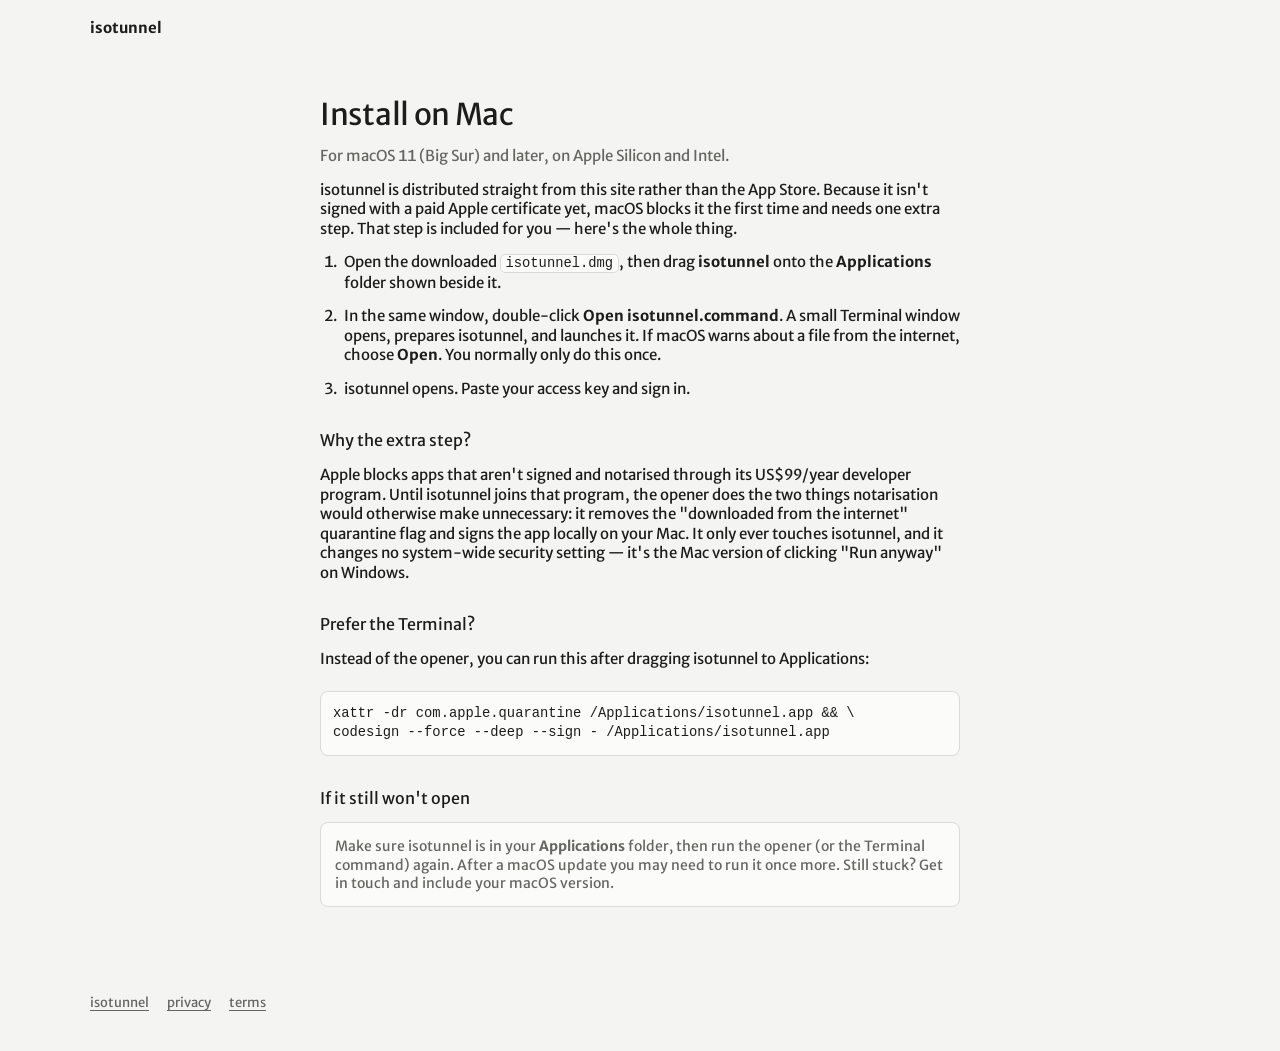
==== mac.html @ a9d5f00b "isotunnel site" ====
<!doctype html>
<html lang="en-AU" data-links="plain">
<head>
<meta charset="utf-8">
<meta name="viewport" content="width=device-width, initial-scale=1">
<title>Install on Mac · isotunnel</title>
<meta name="description" content="How to install isotunnel on macOS.">
<link rel="preload" href="fonts/merriweather-sans-latin-400-normal.woff2" as="font" type="font/woff2" crossorigin>
<link rel="icon" href="favicon.svg" type="image/svg+xml">
<link rel="stylesheet" href="styles.css">
<script>
  try {
    var t = localStorage.getItem("isotunnel-site-theme");
    if (t === "light" || t === "dark") document.documentElement.setAttribute("data-theme", t);
  } catch (e) {}
</script>
<style>
  .doc ol { margin: 0; padding-left: 1.3em; display: grid; gap: 14px; }
  .doc ol li { padding-left: 4px; }
  .doc code { font-size: 0.92em; background: var(--surface); border: 1px solid var(--border); border-radius: 5px; padding: 1px 5px; overflow-wrap: anywhere; }
  .doc pre { margin: 8px 0 0; padding: 12px; background: var(--surface); border: 1px solid var(--border); border-radius: var(--radius); overflow-x: auto; }
  .doc pre code { background: none; border: 0; padding: 0; }
  .note-box { padding: 14px; background: var(--surface); border: 1px solid var(--border); border-radius: var(--radius); color: var(--dim); font-size: 14px; }
</style>
</head>
<body>
<header class="top"><div class="wrap top-inner"><a class="brand" href="./">isotunnel</a></div></header>

<main class="wrap doc">
  <h1>Install on Mac</h1>
  <p class="dim">For macOS 11 (Big Sur) and later, on Apple Silicon and Intel.</p>

  <p>isotunnel is distributed straight from this site rather than the App Store. Because it isn't
  signed with a paid Apple certificate yet, macOS blocks it the first time and needs one extra
  step. That step is included for you — here's the whole thing.</p>

  <ol>
    <li>Open the downloaded <code>isotunnel.dmg</code>, then drag <b>isotunnel</b> onto the
      <b>Applications</b> folder shown beside it.</li>
    <li>In the same window, double-click <b>Open isotunnel.command</b>. A small Terminal window
      opens, prepares isotunnel, and launches it. If macOS warns about a file from the internet,
      choose <b>Open</b>. You normally only do this once.</li>
    <li>isotunnel opens. Paste your access key and sign in.</li>
  </ol>

  <h2>Why the extra step?</h2>
  <p>Apple blocks apps that aren't signed and notarised through its US$99/year developer program.
  Until isotunnel joins that program, the opener does the two things notarisation would otherwise
  make unnecessary: it removes the "downloaded from the internet" quarantine flag and signs the
  app locally on your Mac. It only ever touches isotunnel, and it changes no system-wide security
  setting — it's the Mac version of clicking "Run anyway" on Windows.</p>

  <h2>Prefer the Terminal?</h2>
  <p>Instead of the opener, you can run this after dragging isotunnel to Applications:</p>
  <pre><code>xattr -dr com.apple.quarantine /Applications/isotunnel.app &amp;&amp; \
codesign --force --deep --sign - /Applications/isotunnel.app</code></pre>

  <h2>If it still won't open</h2>
  <p class="note-box">Make sure isotunnel is in your <b>Applications</b> folder, then run the
  opener (or the Terminal command) again. After a macOS update you may need to run it once more.
  Still stuck? Get in touch and include your macOS version.</p>
</main>

<footer class="wrap bottom">
  <a href="./">isotunnel</a>
  <a href="privacy.html">privacy</a>
  <a href="terms.html">terms</a>
</footer>
</body>
</html>
---- styles.css ----
/* isotunnel website. Design rules (see design/site-studio.html to tune them):
   - Reads like a useful page made by a person, in the hscpapers spirit: plain text first,
     a frame only around the two things that are objects (the app screenshot, the "get it" box).
   - No slogan hero, no numbered step cards, no stock section order, no mono labels.
   - Same tokens as the app: Merriweather Sans everywhere, tabular figures, Graphite palette.
   - Theme follows the system unless the visitor picks one.
   Layout: a text column with the app screenshot beside it (sticky), stacking on phones.
   Switches on <html>: data-shot, data-frame, data-links, data-rules, data-changelog. */
@font-face { font-family: "Merriweather Sans"; font-weight: 400; font-display: swap; src: url(fonts/merriweather-sans-latin-400-normal.woff2) format("woff2"); }
@font-face { font-family: "Merriweather Sans"; font-weight: 700; font-display: swap; src: url(fonts/merriweather-sans-latin-700-normal.woff2) format("woff2"); }

:root {
  --bg: #f4f4f3; --surface: #fbfbfa; --hover: #ebebe9; --border: #dadad6;
  --text: #1c1c1a; --dim: #666660; --accent: #1c1c1a; --on-accent: #ffffff; --link: #1c1c1a; --bad: #b33a2c;

  --font: "Merriweather Sans", system-ui, sans-serif;
  --fs: 15px;
  --lh: 1.3;
  --h1: 52px;
  --h2: 16px;
  --hw: 400;
  --measure: 74ch;
  --wrap: 1140px;
  --gap: 22px;      /* between sections */
  --radius: 8px;
  --shot-w: 360px;
  color-scheme: light;
}
@media (prefers-color-scheme: dark) {
  :root:not([data-theme="light"]) {
    --bg: #121212; --surface: #1a1a1a; --hover: #232323; --border: #2e2e2e;
    --text: #ececec; --dim: #9c9c9c; --accent: #ececec; --on-accent: #111111; --link: #ececec; --bad: #ef6a5a;
    color-scheme: dark;
  }
}
:root[data-theme="dark"] {
  --bg: #121212; --surface: #1a1a1a; --hover: #232323; --border: #2e2e2e;
  --text: #ececec; --dim: #9c9c9c; --accent: #ececec; --on-accent: #111111; --link: #ececec; --bad: #ef6a5a;
  color-scheme: dark;
}

* { box-sizing: border-box; }
[hidden] { display: none !important; } /* our display rules must never un-hide an element */
body {
  margin: 0; background: var(--bg); color: var(--text);
  font: 400 var(--fs) / var(--lh) var(--font); font-variant-numeric: tabular-nums;
  -webkit-font-smoothing: antialiased;
}
:focus-visible { outline: 2px solid var(--text); outline-offset: 2px; border-radius: 3px; }
.wrap { max-width: var(--wrap); margin: 0 auto; padding-inline: 20px; }
h1, h2, h3, p, dl, dd, ul { margin: 0; }
h1 { font-size: var(--h1); line-height: 1.2; font-weight: var(--hw); letter-spacing: -0.01em; }
h2 { font-size: var(--h2); line-height: 1.3; font-weight: var(--hw); }
h3 { font-size: 1em; font-weight: var(--hw); }
.dim { color: var(--dim); }

a { color: var(--link); text-underline-offset: 3px; text-decoration-thickness: 1px; }
:root[data-links="plain"] main a:not(.btn) { text-decoration: none; border-bottom: 1px solid var(--border); }
:root[data-links="plain"] main a:not(.btn):hover { border-color: currentColor; }

/* single-line UI text sits high in this font: trim to cap height, as in the app */
.btn, .top a, .top .brand { text-box: trim-both cap alphabetic; }

/* ── header: as plain as hscpapers' ── */
.top-inner { display: flex; align-items: center; gap: 20px; height: 56px; }
.brand { font-weight: 700; text-decoration: none; color: var(--text); }
.top nav { display: flex; gap: 18px; margin-left: auto; font-size: 14px; }
.top nav a { color: var(--dim); text-decoration: none; }
.top nav a:hover { color: var(--text); }
.theme {
  width: 30px; height: 30px; border: 0; border-radius: 6px; background: none; color: var(--dim);
  display: grid; place-items: center; cursor: pointer;
}
.theme:hover { color: var(--text); background: var(--hover); }
.theme svg { width: 15px; height: 15px; }
:root[data-rules="on"] .top { border-bottom: 1px solid var(--border); }
@media (max-width: 520px) {
  .top-inner { gap: 12px; }
  .top nav { gap: 14px; }
  .top nav a:not(:first-child) { display: none; }
}

/* ── page grid: text column + screenshot ── */
.page { display: grid; grid-template-columns: minmax(0, 1fr) var(--shot-w); gap: 56px; padding-block: 40px 64px; align-items: start; }
.text { display: grid; gap: var(--gap); min-width: 0; }
.text > section { display: grid; gap: 12px; max-width: var(--measure); }
:root[data-rules="on"] .text > section + section { border-top: 1px solid var(--border); padding-top: var(--gap); }
.text p { max-width: var(--measure); }

.shot { position: sticky; top: 24px; margin: 0; display: grid; gap: 10px; }
.shot img { display: block; width: 100%; height: auto; }
.shot figcaption { font-size: 13px; color: var(--dim); }
.shot .light-img { display: none; }
.shot .dark-img { display: block; }
@media (prefers-color-scheme: light) { :root:not([data-theme="dark"]) .shot .light-img { display: block; } :root:not([data-theme="dark"]) .shot .dark-img { display: none; } }
:root[data-theme="light"] .shot .light-img { display: block; }
:root[data-theme="light"] .shot .dark-img { display: none; }

:root[data-frame="border"] .shot .frame { border: 1px solid var(--border); border-radius: 10px; overflow: hidden; }
:root[data-frame="shadow"] .shot .frame { border: 1px solid var(--border); border-radius: 10px; overflow: hidden; box-shadow: 0 22px 50px -28px rgba(0, 0, 0, 0.5); }

:root[data-shot="top"] .page { grid-template-columns: minmax(0, 1fr); }
:root[data-shot="top"] .shot { position: static; order: -1; width: min(100%, var(--shot-w)); }
:root[data-shot="none"] .page { grid-template-columns: minmax(0, 1fr); }
:root[data-shot="none"] .shot { display: none; }

@media (max-width: 820px) {
  .page { grid-template-columns: minmax(0, 1fr); gap: 32px; padding-block: 24px 48px; }
  .shot { position: static; width: min(100%, var(--shot-w)); grid-row: 2; }
  .text { display: contents; }
  .intro { grid-row: 1; }
  .text > section:not(.intro) { grid-row: auto; }
  .page > .text > section { margin-bottom: 0; }
}

/* ── intro ── */
.intro { gap: 14px; }
.intro .lede { font-size: 1.06em; }

/* ── the one boxed thing: getting it ── */
.get {
  padding: 18px; background: var(--surface); border: 1px solid var(--border); border-radius: var(--radius);
  display: grid; gap: 12px; max-width: 460px;
}
.get .price { font-weight: 700; }
.btn {
  /* A block, not flex: text-box trimming only works on block containers. Capitals-only text
     with equal padding sits optically centred in a 36px button. */
  display: inline-block; vertical-align: middle; text-align: center; justify-self: start;
  padding: calc((36px - 1cap - 2px) / 2) 16px; border-radius: var(--radius);
  border: 1px solid var(--accent); background: var(--accent); color: var(--on-accent);
  font: 700 14px var(--font); text-decoration: none; cursor: pointer;
}
.btn:hover { opacity: 0.88; }
.btn[aria-disabled="true"] { opacity: 0.45; pointer-events: none; }
.note { font-size: 14px; color: var(--dim); }
.row-btns { display: flex; flex-wrap: wrap; gap: 8px; }
.btn.quiet { background: transparent; color: var(--text); border-color: var(--border); }
.btn:disabled { opacity: 0.6; cursor: default; }
.form-error { font-size: 14px; color: var(--bad); }
.input {
  width: 100%; height: 36px; padding: 0 10px; border: 1px solid var(--border); border-radius: var(--radius);
  background: var(--bg); color: var(--text); font: inherit; font-size: 14px;
}
.input:focus { outline: none; border-color: var(--dim); }
.download { display: grid; gap: 8px; }
.renew summary { cursor: pointer; font-size: 14px; color: var(--dim); }
.renew summary:hover { color: var(--text); }
.renew-form { display: grid; gap: 8px; margin-top: 10px; }

/* ── order page ── */
.order { max-width: 560px; padding-block: 40px 64px; display: grid; gap: 16px; }
.order-title { font-size: 28px; }
#view { display: grid; gap: 14px; justify-items: start; }
.keybox {
  width: 100%; display: flex; gap: 10px; align-items: center; padding: 12px;
  background: var(--surface); border: 1px solid var(--border); border-radius: var(--radius);
}
.key { flex: 1; min-width: 0; overflow-wrap: anywhere; font: inherit; font-size: 13px; user-select: all; }
@media (max-width: 480px) { .keybox { flex-direction: column; align-items: stretch; } }

/* ── what the network sees ── */
.sees { display: grid; grid-template-columns: minmax(0, 1fr) minmax(0, 1fr); gap: 20px; }
.sees > div { display: grid; gap: 4px; align-content: start; }
@media (max-width: 560px) { .sees { grid-template-columns: minmax(0, 1fr); gap: 14px; } }

/* ── details list ── */
.details { display: grid; grid-template-columns: max-content minmax(0, 1fr); gap: 8px 24px; }
.details dt { color: var(--dim); }
@media (max-width: 480px) { .details { grid-template-columns: minmax(0, 1fr); gap: 2px; } .details dd { margin-bottom: 8px; } }

/* ── questions ── */
.qa { display: grid; gap: 18px; }
.qa > div { display: grid; gap: 4px; }
.qa p { color: var(--dim); }

/* ── changelog ── */
.log { display: grid; gap: 16px; list-style: none; padding: 0; }
.log li { display: grid; grid-template-columns: 7.5em minmax(0, 1fr); gap: 16px; }
.log time { color: var(--dim); }
.log ul { padding-left: 1.1em; display: grid; gap: 4px; }
@media (max-width: 480px) { .log li { grid-template-columns: minmax(0, 1fr); gap: 4px; } }
:root[data-changelog="off"] #changelog, :root[data-changelog="off"] .nav-changelog { display: none; }

.bottom { padding-block: 24px 40px; font-size: 13px; color: var(--dim); display: flex; flex-wrap: wrap; gap: 6px 18px; }
:root[data-rules="on"] .bottom { border-top: 1px solid var(--border); }
.bottom a { color: var(--dim); }

/* ── legal pages: one readable column ── */
.doc { max-width: 680px; padding-block: 40px 64px; display: grid; gap: 14px; }
.doc h1 { font-size: 30px; }
.doc h2 { margin-top: 18px; }
.doc ul { margin: 0; padding-left: 1.2em; display: grid; gap: 6px; }
.doc .facts { display: grid; gap: 10px; margin: 0; }
.doc .facts dt { font-weight: var(--hw); }
.doc .facts dd { margin: 0 0 4px; color: var(--dim); }
/* Placeholders the owner must fill in before launch: deliberately loud. */
mark.todo { background: #ffd54a; color: #1c1c1a; padding: 0 3px; border-radius: 3px; }
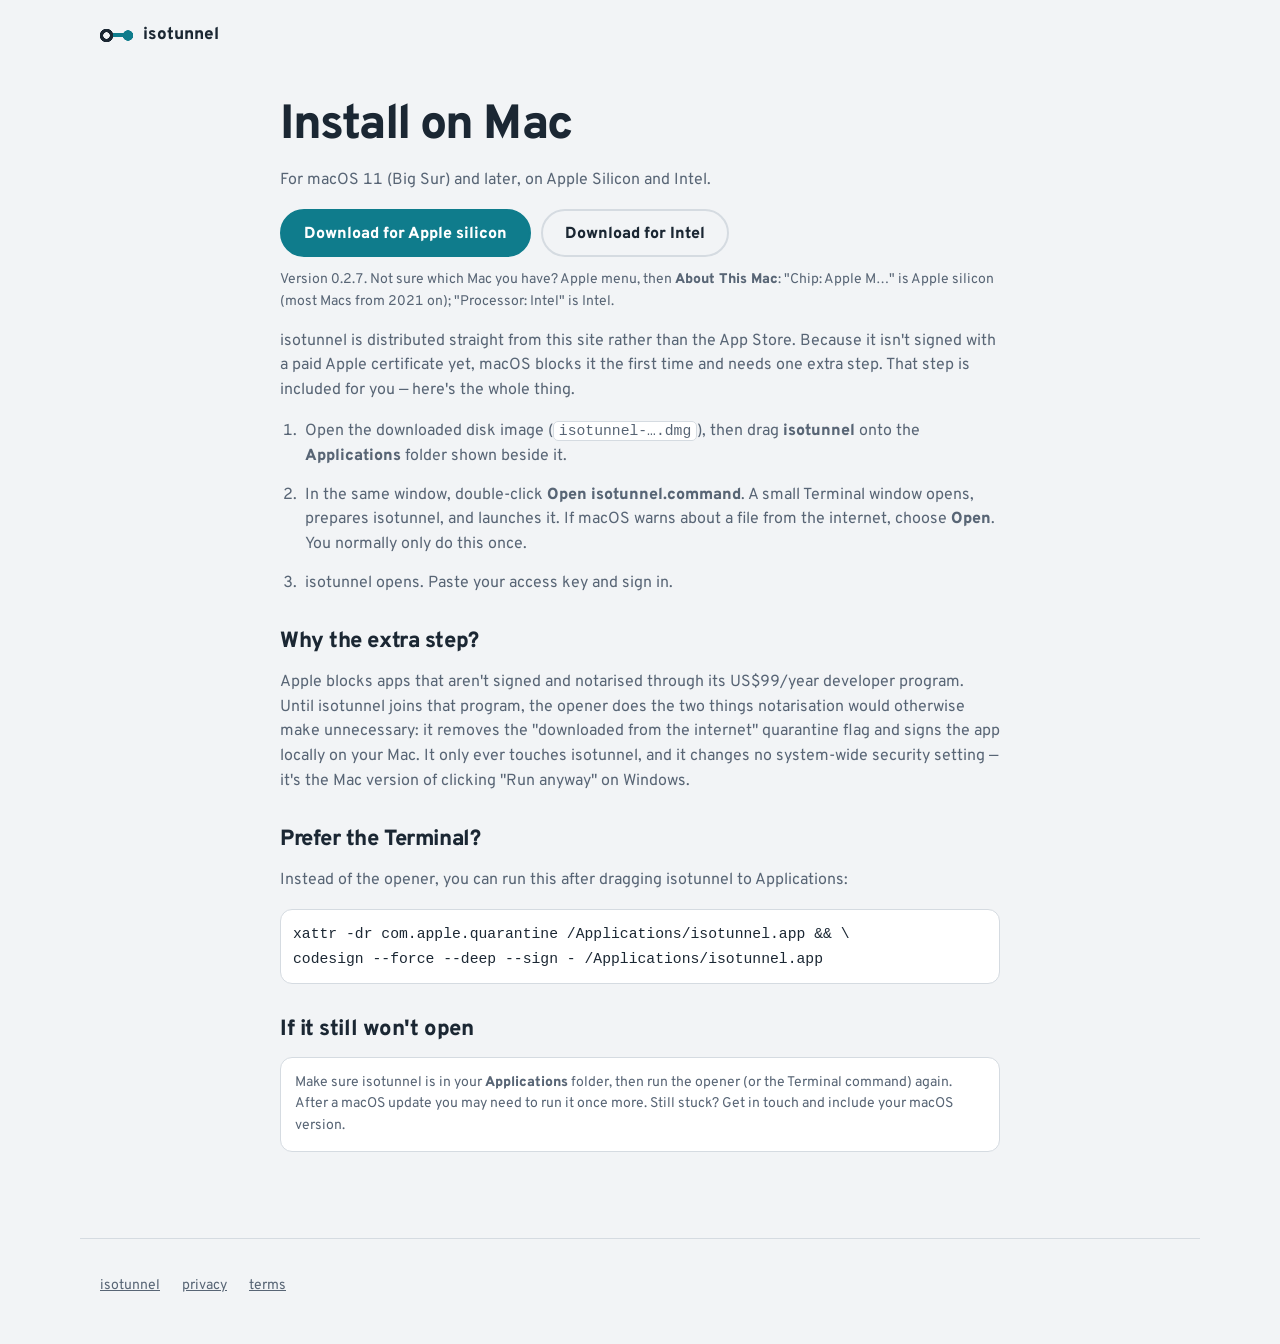
==== commit bf23796c: "Site: Mac downloads on the Mac page (Apple silicon and Intel disk images) Co-Authored-By: Claude Opu" ====
--- a/mac.html
+++ b/mac.html
@@ -15,6 +15,7 @@
   } catch (e) {}
 </script>
 <style>
+  #mac-download + .note { margin-top: 12px; }
   .doc ol { margin: 0; padding-left: 1.3em; display: grid; gap: 14px; }
   .doc ol li { padding-left: 4px; }
   .doc code { font-size: 0.92em; background: var(--surface); border: 1px solid var(--border); border-radius: 5px; padding: 1px 5px; overflow-wrap: anywhere; }
@@ -30,12 +31,19 @@
   <h1>Install on Mac</h1>
   <p class="dim">For macOS 11 (Big Sur) and later, on Apple Silicon and Intel.</p>
 
+  <div class="row-btns" id="mac-download">
+    <a class="btn go" href="updates/0.2.7/isotunnel-0.2.7-apple-silicon.dmg" download>Download for Apple silicon</a>
+    <a class="btn quiet" href="updates/0.2.7/isotunnel-0.2.7-intel.dmg" download>Download for Intel</a>
+  </div>
+  <p class="note">Version 0.2.7. Not sure which Mac you have? Apple menu, then <b>About This Mac</b>: "Chip: Apple M…" is
+  Apple silicon (most Macs from 2021 on); "Processor: Intel" is Intel.</p>
+
   <p>isotunnel is distributed straight from this site rather than the App Store. Because it isn't
   signed with a paid Apple certificate yet, macOS blocks it the first time and needs one extra
   step. That step is included for you — here's the whole thing.</p>
 
   <ol>
-    <li>Open the downloaded <code>isotunnel.dmg</code>, then drag <b>isotunnel</b> onto the
+    <li>Open the downloaded disk image (<code>isotunnel-….dmg</code>), then drag <b>isotunnel</b> onto the
       <b>Applications</b> folder shown beside it.</li>
     <li>In the same window, double-click <b>Open isotunnel.command</b>. A small Terminal window
       opens, prepares isotunnel, and launches it. If macOS warns about a file from the internet,
--- a/styles.css
+++ b/styles.css
@@ -1,198 +1,225 @@
-/* isotunnel website. Design rules (see design/site-studio.html to tune them):
-   - Reads like a useful page made by a person, in the hscpapers spirit: plain text first,
-     a frame only around the two things that are objects (the app screenshot, the "get it" box).
-   - No slogan hero, no numbered step cards, no stock section order, no mono labels.
-   - Same tokens as the app: Merriweather Sans everywhere, tabular figures, Graphite palette.
-   - Theme follows the system unless the visitor picks one.
-   Layout: a text column with the app screenshot beside it (sticky), stacking on phones.
-   Switches on <html>: data-shot, data-frame, data-links, data-rules, data-changelog. */
-@font-face { font-family: "Merriweather Sans"; font-weight: 400; font-display: swap; src: url(fonts/merriweather-sans-latin-400-normal.woff2) format("woff2"); }
-@font-face { font-family: "Merriweather Sans"; font-weight: 700; font-display: swap; src: url(fonts/merriweather-sans-latin-700-normal.woff2) format("woff2"); }
+/* isotunnel website: "the route". The page is one line, the same line the app draws: every section is a stop on
+   it, and the line changes colour between stops the way the app's line changes with the way in.
+   - Same system as the app (src/styles.css): Overpass, the line colours, stations with a ring, a filled end.
+   - Plain section names (the stops), real copy, no gradients, no stock icons.
+   - Dark by default where the system is dark; the visitor can switch (the moon/sun button).
+   Shared with order.html, mac.html, privacy.html and terms.html: .top .wrap .brand .doc .bottom .btn .note .dim .key
+   .keybox .input .form-error .note-box .facts. */
+
+@font-face { font-family: Overpass; font-weight: 400; font-display: swap; src: url(fonts/overpass-latin-400-normal.woff2) format("woff2"); unicode-range: U+0000-00FF, U+0131, U+0152-0153, U+02BB-02BC, U+02C6, U+02DA, U+02DC, U+0304, U+0308, U+0329, U+2000-206F, U+20AC, U+2122, U+2191, U+2193, U+2212, U+2215, U+FEFF, U+FFFD; }
+@font-face { font-family: Overpass; font-weight: 600; font-display: swap; src: url(fonts/overpass-latin-600-normal.woff2) format("woff2"); unicode-range: U+0000-00FF, U+0131, U+0152-0153, U+02BB-02BC, U+02C6, U+02DA, U+02DC, U+0304, U+0308, U+0329, U+2000-206F, U+20AC, U+2122, U+2191, U+2193, U+2212, U+2215, U+FEFF, U+FFFD; }
+@font-face { font-family: Overpass; font-weight: 800; font-display: swap; src: url(fonts/overpass-latin-800-normal.woff2) format("woff2"); unicode-range: U+0000-00FF, U+0131, U+0152-0153, U+02BB-02BC, U+02C6, U+02DA, U+02DC, U+0304, U+0308, U+0329, U+2000-206F, U+20AC, U+2122, U+2191, U+2193, U+2212, U+2215, U+FEFF, U+FFFD; }
+@font-face { font-family: Overpass; font-weight: 400; font-display: swap; src: url(fonts/overpass-cyrillic-400-normal.woff2) format("woff2"); unicode-range: U+0301, U+0400-045F, U+0490-0491, U+04B0-04B1, U+2116; }
+@font-face { font-family: Overpass; font-weight: 600; font-display: swap; src: url(fonts/overpass-cyrillic-600-normal.woff2) format("woff2"); unicode-range: U+0301, U+0400-045F, U+0490-0491, U+04B0-04B1, U+2116; }
+@font-face { font-family: Overpass; font-weight: 800; font-display: swap; src: url(fonts/overpass-cyrillic-800-normal.woff2) format("woff2"); unicode-range: U+0301, U+0400-045F, U+0490-0491, U+04B0-04B1, U+2116; }
 
 :root {
-  --bg: #f4f4f3; --surface: #fbfbfa; --hover: #ebebe9; --border: #dadad6;
-  --text: #1c1c1a; --dim: #666660; --accent: #1c1c1a; --on-accent: #ffffff; --link: #1c1c1a; --bad: #b33a2c;
-
-  --font: "Merriweather Sans", system-ui, sans-serif;
-  --fs: 15px;
-  --lh: 1.3;
-  --h1: 52px;
-  --h2: 16px;
-  --hw: 400;
-  --measure: 74ch;
-  --wrap: 1140px;
-  --gap: 22px;      /* between sections */
-  --radius: 8px;
-  --shot-w: 360px;
+  --bg: #F2F4F6; --surface: #FFFFFF; --rule: #D5DBE1; --text: #1B2733; --dim: #586575; --station: #F2F4F6;
+  --link: #0B6672; --bad: #B42318;
+  --line-443: #0F7C8C; --line-8443: #D9A21B; --line-cdn: #E8731A; --line-hy: #C2255C; --line-auto: #6A4FD0;
+  --on-line: #FFFFFF;
+  --border: var(--rule); --radius: 12px;
+  --font: Overpass, "Segoe UI", system-ui, sans-serif;
+  --wrap: 1120px;
+  --gutter: max(20px, env(safe-area-inset-left, 0px));
+  --rail-w: 30px; --rail: 10px; --ring: 6px; --cap-h: 54px; --mark-top: 6px;
+  --ease: cubic-bezier(0.2, 0.8, 0.2, 1);
   color-scheme: light;
 }
 @media (prefers-color-scheme: dark) {
   :root:not([data-theme="light"]) {
-    --bg: #121212; --surface: #1a1a1a; --hover: #232323; --border: #2e2e2e;
-    --text: #ececec; --dim: #9c9c9c; --accent: #ececec; --on-accent: #111111; --link: #ececec; --bad: #ef6a5a;
+    --bg: #151B21; --surface: #1E262F; --rule: #36424F; --text: #E8ECF0; --dim: #9AA6B2; --station: #151B21;
+    --link: #3FBFCE; --bad: #FF8A7A;
+    --line-443: #1FA0B0; --line-8443: #E0B23A; --line-cdn: #F08A3C; --line-hy: #F06595; --line-auto: #9C86F2;
+    --on-line: #0E1418;
     color-scheme: dark;
   }
 }
 :root[data-theme="dark"] {
-  --bg: #121212; --surface: #1a1a1a; --hover: #232323; --border: #2e2e2e;
-  --text: #ececec; --dim: #9c9c9c; --accent: #ececec; --on-accent: #111111; --link: #ececec; --bad: #ef6a5a;
+  --bg: #151B21; --surface: #1E262F; --rule: #36424F; --text: #E8ECF0; --dim: #9AA6B2; --station: #151B21;
+  --link: #3FBFCE; --bad: #FF8A7A;
+  --line-443: #1FA0B0; --line-8443: #E0B23A; --line-cdn: #F08A3C; --line-hy: #F06595; --line-auto: #9C86F2;
+  --on-line: #0E1418;
   color-scheme: dark;
 }
 
 * { box-sizing: border-box; }
-[hidden] { display: none !important; } /* our display rules must never un-hide an element */
+html { -webkit-text-size-adjust: 100%; }
 body {
   margin: 0; background: var(--bg); color: var(--text);
-  font: 400 var(--fs) / var(--lh) var(--font); font-variant-numeric: tabular-nums;
-  -webkit-font-smoothing: antialiased;
-}
-:focus-visible { outline: 2px solid var(--text); outline-offset: 2px; border-radius: 3px; }
-.wrap { max-width: var(--wrap); margin: 0 auto; padding-inline: 20px; }
-h1, h2, h3, p, dl, dd, ul { margin: 0; }
-h1 { font-size: var(--h1); line-height: 1.2; font-weight: var(--hw); letter-spacing: -0.01em; }
-h2 { font-size: var(--h2); line-height: 1.3; font-weight: var(--hw); }
-h3 { font-size: 1em; font-weight: var(--hw); }
+  font: 400 16px/1.55 var(--font); font-variant-numeric: tabular-nums; -webkit-font-smoothing: antialiased;
+}
+a { color: var(--link); }
+a:hover { color: var(--text); }
+:focus-visible { outline: 2px solid var(--line-443); outline-offset: 3px; border-radius: 4px; }
+img { max-width: 100%; height: auto; }
+[hidden] { display: none !important; }
 .dim { color: var(--dim); }
-
-a { color: var(--link); text-underline-offset: 3px; text-decoration-thickness: 1px; }
-:root[data-links="plain"] main a:not(.btn) { text-decoration: none; border-bottom: 1px solid var(--border); }
-:root[data-links="plain"] main a:not(.btn):hover { border-color: currentColor; }
-
-/* single-line UI text sits high in this font: trim to cap height, as in the app */
-.btn, .top a, .top .brand { text-box: trim-both cap alphabetic; }
-
-/* ── header: as plain as hscpapers' ── */
-.top-inner { display: flex; align-items: center; gap: 20px; height: 56px; }
-.brand { font-weight: 700; text-decoration: none; color: var(--text); }
-.top nav { display: flex; gap: 18px; margin-left: auto; font-size: 14px; }
+.note { margin: 0; font-size: 14px; color: var(--dim); }
+
+.wrap { max-width: var(--wrap); margin: 0 auto; padding-left: var(--gutter); padding-right: max(20px, env(safe-area-inset-right, 0px)); }
+
+/* ── the header: the app's title-bar mark, the stops, the theme switch ── */
+.top-inner { display: flex; flex-wrap: wrap; align-items: center; gap: 12px 26px; padding-block: 22px; }
+.brand { display: inline-flex; align-items: center; color: var(--text); text-decoration: none; font-weight: 800; font-size: 17px; }
+.brand::before {
+  /* ring, rail, filled stop: the mark from the app's title bar */
+  content: ""; width: 34px; height: 13px; margin-right: 9px; flex: none;
+  background:
+    radial-gradient(circle at 6.5px 6.5px, transparent 3px, var(--text) 3.5px, var(--text) 6.5px, transparent 7px),
+    linear-gradient(var(--line-443), var(--line-443)) 12px 4.5px / 11px 4px no-repeat,
+    radial-gradient(circle at 28px 6.5px, var(--line-443) 5px, transparent 5.5px);
+}
+.top nav { margin-left: auto; display: flex; flex-wrap: wrap; align-items: center; gap: 4px 22px; font-size: 14px; font-weight: 600; }
 .top nav a { color: var(--dim); text-decoration: none; }
 .top nav a:hover { color: var(--text); }
 .theme {
-  width: 30px; height: 30px; border: 0; border-radius: 6px; background: none; color: var(--dim);
-  display: grid; place-items: center; cursor: pointer;
-}
-.theme:hover { color: var(--text); background: var(--hover); }
-.theme svg { width: 15px; height: 15px; }
-:root[data-rules="on"] .top { border-bottom: 1px solid var(--border); }
-@media (max-width: 520px) {
-  .top-inner { gap: 12px; }
-  .top nav { gap: 14px; }
-  .top nav a:not(:first-child) { display: none; }
-}
-
-/* ── page grid: text column + screenshot ── */
-.page { display: grid; grid-template-columns: minmax(0, 1fr) var(--shot-w); gap: 56px; padding-block: 40px 64px; align-items: start; }
-.text { display: grid; gap: var(--gap); min-width: 0; }
-.text > section { display: grid; gap: 12px; max-width: var(--measure); }
-:root[data-rules="on"] .text > section + section { border-top: 1px solid var(--border); padding-top: var(--gap); }
-.text p { max-width: var(--measure); }
-
-.shot { position: sticky; top: 24px; margin: 0; display: grid; gap: 10px; }
-.shot img { display: block; width: 100%; height: auto; }
-.shot figcaption { font-size: 13px; color: var(--dim); }
-.shot .light-img { display: none; }
-.shot .dark-img { display: block; }
-@media (prefers-color-scheme: light) { :root:not([data-theme="dark"]) .shot .light-img { display: block; } :root:not([data-theme="dark"]) .shot .dark-img { display: none; } }
-:root[data-theme="light"] .shot .light-img { display: block; }
-:root[data-theme="light"] .shot .dark-img { display: none; }
-
-:root[data-frame="border"] .shot .frame { border: 1px solid var(--border); border-radius: 10px; overflow: hidden; }
-:root[data-frame="shadow"] .shot .frame { border: 1px solid var(--border); border-radius: 10px; overflow: hidden; box-shadow: 0 22px 50px -28px rgba(0, 0, 0, 0.5); }
-
-:root[data-shot="top"] .page { grid-template-columns: minmax(0, 1fr); }
-:root[data-shot="top"] .shot { position: static; order: -1; width: min(100%, var(--shot-w)); }
-:root[data-shot="none"] .page { grid-template-columns: minmax(0, 1fr); }
-:root[data-shot="none"] .shot { display: none; }
-
-@media (max-width: 820px) {
-  .page { grid-template-columns: minmax(0, 1fr); gap: 32px; padding-block: 24px 48px; }
-  .shot { position: static; width: min(100%, var(--shot-w)); grid-row: 2; }
-  .text { display: contents; }
-  .intro { grid-row: 1; }
-  .text > section:not(.intro) { grid-row: auto; }
-  .page > .text > section { margin-bottom: 0; }
-}
-
-/* ── intro ── */
-.intro { gap: 14px; }
-.intro .lede { font-size: 1.06em; }
-
-/* ── the one boxed thing: getting it ── */
-.get {
-  padding: 18px; background: var(--surface); border: 1px solid var(--border); border-radius: var(--radius);
-  display: grid; gap: 12px; max-width: 460px;
-}
-.get .price { font-weight: 700; }
+  width: 36px; height: 36px; padding: 0; border-radius: 50%; border: 1px solid var(--rule); background: none; color: var(--dim);
+  display: inline-grid; place-items: center; cursor: pointer;
+}
+.theme:hover { color: var(--text); }
+
+/* ── the route: each section is a stop, its rail runs down to the next ── */
+.route { padding-top: 12px; padding-bottom: 72px; }
+.stop { display: grid; grid-template-columns: var(--rail-w) minmax(0, 1fr); column-gap: clamp(18px, 4vw, 48px); }
+.rail { display: flex; flex-direction: column; align-items: center; }
+.mark { flex: none; width: var(--rail-w); height: var(--rail-w); border-radius: 50%; border: var(--ring) solid var(--text); background: var(--station); margin-top: var(--mark-top); position: relative; z-index: 1; }
+.mark.capsule { height: var(--cap-h); border-radius: calc(var(--rail-w) / 2); }
+.mark.end { border: 0; background: var(--text); }
+/* The rail runs from the middle of its station to the middle of the next one, under both rings, so the
+   colours meet inside a station (as in the app) instead of stopping short of it. The next stretch is later
+   in the page, so it paints over this one's tail. */
+.seg {
+  flex: 1; width: var(--rail); border-radius: calc(var(--rail) / 2); background: var(--c, var(--line-443));
+  position: relative; z-index: 0;
+  margin-top: calc(var(--rail-w) / -2);
+  margin-bottom: calc(-1 * var(--mark-top) - var(--cap-h) / 2);
+  transform-origin: top;
+}
+.rail:has(.capsule) .seg { margin-top: calc(var(--cap-h) / -2); }
+.stop:has(+ .end-stop) .seg { margin-bottom: calc(var(--rail-w) / -2); }
+.stop:first-child .mark { margin-top: 18px; }
+.c-443 { --c: var(--line-443); } .c-cdn { --c: var(--line-cdn); } .c-hy { --c: var(--line-hy); } .c-auto { --c: var(--line-auto); } .c-8443 { --c: var(--line-8443); }
+.body { padding-bottom: 96px; min-width: 0; display: flex; flex-direction: column; gap: 24px; }
+.station { font-size: 14px; font-weight: 800; color: var(--dim); }
+
+h1, h2, h3 { margin: 0; font-weight: 800; letter-spacing: -0.02em; text-wrap: balance; }
+h1 { font-size: clamp(40px, 6.4vw, 84px); line-height: 1.0; letter-spacing: -0.03em; max-width: 13em; }
+h2 { font-size: clamp(28px, 3.4vw, 40px); line-height: 1.1; max-width: 18em; }
+h3 { font-size: 22px; line-height: 1.2; }
+.body p { margin: 0; max-width: 40em; }
+.lede { font-size: 19px; color: var(--dim); max-width: 36em; }
+
+/* ── buttons: the app's, round-ended ── */
 .btn {
-  /* A block, not flex: text-box trimming only works on block containers. Capitals-only text
-     with equal padding sits optically centred in a 36px button. */
-  display: inline-block; vertical-align: middle; text-align: center; justify-self: start;
-  padding: calc((36px - 1cap - 2px) / 2) 16px; border-radius: var(--radius);
-  border: 1px solid var(--accent); background: var(--accent); color: var(--on-accent);
-  font: 700 14px var(--font); text-decoration: none; cursor: pointer;
-}
-.btn:hover { opacity: 0.88; }
-.btn[aria-disabled="true"] { opacity: 0.45; pointer-events: none; }
-.note { font-size: 14px; color: var(--dim); }
-.row-btns { display: flex; flex-wrap: wrap; gap: 8px; }
-.btn.quiet { background: transparent; color: var(--text); border-color: var(--border); }
-.btn:disabled { opacity: 0.6; cursor: default; }
-.form-error { font-size: 14px; color: var(--bad); }
+  display: inline-flex; align-items: center; justify-content: center; min-height: 48px; padding: 13px 22px 11px;
+  border-radius: 999px; border: 2px solid var(--text); background: var(--text); color: var(--bg);
+  font: 800 16px/1 var(--font); text-decoration: none; cursor: pointer;
+  transition: transform 140ms var(--ease), opacity 140ms var(--ease);
+}
+.btn:hover { color: var(--bg); opacity: 0.9; }
+.btn:active:not(:disabled) { transform: scale(0.97); }
+.btn.go { background: var(--line-443); border-color: var(--line-443); color: var(--on-line); }
+.btn.go:hover { color: var(--on-line); }
+.btn.quiet { background: none; color: var(--text); border-color: var(--rule); }
+.btn.quiet:hover { color: var(--text); border-color: var(--dim); }
+.btn:disabled, .btn[aria-disabled="true"] { opacity: 0.5; cursor: default; }
+.row-btns { display: flex; flex-wrap: wrap; gap: 10px; align-items: center; }
+
+/* ── ways in: the app's way-in sheet, a swatch of each line beside its name ── */
+.ways { display: grid; grid-template-columns: repeat(auto-fill, minmax(320px, 1fr)); column-gap: 48px; margin: 0; padding: 0; list-style: none; border-top: 1px solid var(--rule); }
+.way { display: grid; grid-template-columns: 8px minmax(0, 1fr); grid-template-rows: auto auto; column-gap: 16px; padding: 14px 0; border-bottom: 1px solid var(--rule); }
+.way .sw { grid-row: span 2; }
+.way strong { font-weight: 800; font-size: 17px; }
+.way span:not(.sw) { font-size: 14px; color: var(--dim); }
+.sw { width: 8px; height: 40px; border-radius: 4px; background: var(--c); align-self: center; }
+.sw.cased { box-shadow: 0 0 0 2px var(--text); }
+.sw.two { background: none; display: flex; gap: 2px; width: 8px; }
+.sw.two::before, .sw.two::after { content: ""; flex: 1; border-radius: 2px; }
+.sw.two::before { background: var(--line-443); } .sw.two::after { background: var(--line-hy); }
+.sw.chain { background: var(--line-hy); box-shadow: inset 0 20px 0 var(--line-443); }
+
+/* ── what the network sees ── */
+.sees { display: flex; flex-wrap: wrap; gap: 32px 48px; }
+.sees > div { flex: 1 1 320px; min-width: 0; display: flex; flex-direction: column; gap: 8px; }
+.sees h3 { font-size: 15px; letter-spacing: 0; color: var(--dim); }
+.sees p { font-size: 19px; line-height: 1.5; }
+
+/* ── get isotunnel: the plan, the downloads, renewing ── */
+.get { display: flex; flex-wrap: wrap; gap: 24px; align-items: flex-start; }
+.plan { flex: 1 1 340px; min-width: 0; background: var(--surface); border-radius: 18px; padding: 28px; display: flex; flex-direction: column; gap: 14px; }
+.price { font-size: 24px; font-weight: 800; letter-spacing: -0.01em; line-height: 1.25; }
+.download { flex: 1 1 340px; min-width: 0; display: flex; flex-direction: column; gap: 14px; padding-top: 4px; }
+/* Test first, then buy: numbered stations, and Pay stays dim until the buyer says the test got through. */
+.step { display: flex; align-items: center; gap: 10px; font-weight: 700; font-size: 15px; }
+.step b { display: inline-grid; place-items: center; width: 26px; height: 26px; border-radius: 50%; border: 3px solid var(--line-443); font-size: 13px; line-height: 1; padding-top: 0.2em; /* Overpass digits sit ~1.3px high */ }
+.step .free { font-weight: 600; color: var(--dim); }
+.tick { display: flex; gap: 10px; align-items: flex-start; font-size: 15px; cursor: pointer; }
+.tick input { width: 18px; height: 18px; margin: 2px 0 0; flex: none; accent-color: var(--line-443); }
+.plan:not(.tested) #buy-card, .plan:not(.tested) #buy { opacity: 0.45; }
+.form-error { margin: 0; color: var(--bad); font-weight: 600; }
+.renew { flex-basis: 100%; }
+.renew summary { cursor: pointer; font-weight: 600; color: var(--link); width: fit-content; }
+.renew-form { display: flex; flex-direction: column; gap: 10px; margin-top: 14px; max-width: 520px; }
 .input {
-  width: 100%; height: 36px; padding: 0 10px; border: 1px solid var(--border); border-radius: var(--radius);
-  background: var(--bg); color: var(--text); font: inherit; font-size: 14px;
-}
-.input:focus { outline: none; border-color: var(--dim); }
-.download { display: grid; gap: 8px; }
-.renew summary { cursor: pointer; font-size: 14px; color: var(--dim); }
-.renew summary:hover { color: var(--text); }
-.renew-form { display: grid; gap: 8px; margin-top: 10px; }
-
-/* ── order page ── */
-.order { max-width: 560px; padding-block: 40px 64px; display: grid; gap: 16px; }
-.order-title { font-size: 28px; }
-#view { display: grid; gap: 14px; justify-items: start; }
-.keybox {
-  width: 100%; display: flex; gap: 10px; align-items: center; padding: 12px;
-  background: var(--surface); border: 1px solid var(--border); border-radius: var(--radius);
-}
-.key { flex: 1; min-width: 0; overflow-wrap: anywhere; font: inherit; font-size: 13px; user-select: all; }
-@media (max-width: 480px) { .keybox { flex-direction: column; align-items: stretch; } }
-
-/* ── what the network sees ── */
-.sees { display: grid; grid-template-columns: minmax(0, 1fr) minmax(0, 1fr); gap: 20px; }
-.sees > div { display: grid; gap: 4px; align-content: start; }
-@media (max-width: 560px) { .sees { grid-template-columns: minmax(0, 1fr); gap: 14px; } }
-
-/* ── details list ── */
-.details { display: grid; grid-template-columns: max-content minmax(0, 1fr); gap: 8px 24px; }
-.details dt { color: var(--dim); }
-@media (max-width: 480px) { .details { grid-template-columns: minmax(0, 1fr); gap: 2px; } .details dd { margin-bottom: 8px; } }
-
-/* ── questions ── */
-.qa { display: grid; gap: 18px; }
-.qa > div { display: grid; gap: 4px; }
-.qa p { color: var(--dim); }
-
-/* ── changelog ── */
-.log { display: grid; gap: 16px; list-style: none; padding: 0; }
-.log li { display: grid; grid-template-columns: 7.5em minmax(0, 1fr); gap: 16px; }
-.log time { color: var(--dim); }
-.log ul { padding-left: 1.1em; display: grid; gap: 4px; }
-@media (max-width: 480px) { .log li { grid-template-columns: minmax(0, 1fr); gap: 4px; } }
-:root[data-changelog="off"] #changelog, :root[data-changelog="off"] .nav-changelog { display: none; }
-
-.bottom { padding-block: 24px 40px; font-size: 13px; color: var(--dim); display: flex; flex-wrap: wrap; gap: 6px 18px; }
-:root[data-rules="on"] .bottom { border-top: 1px solid var(--border); }
+  width: 100%; min-height: 48px; padding: 12px 14px; border-radius: 14px; border: 1px solid var(--rule);
+  background: var(--surface); color: var(--text); font: 400 16px var(--font);
+}
+
+/* ── questions and details ── */
+.qa { display: grid; grid-template-columns: repeat(auto-fill, minmax(300px, 1fr)); gap: 28px 44px; }
+.qa h3 { font-size: 18px; letter-spacing: 0; }
+.qa p { margin-top: 6px; color: var(--dim); }
+.facts-grid { display: grid; grid-template-columns: max-content minmax(0, 1fr); gap: 10px 28px; margin: 0; }
+.facts-grid dt { font-weight: 800; }
+.facts-grid dd { margin: 0; color: var(--dim); }
+
+/* ── the changelog: the newest open, the rest on request ── */
+.log { list-style: none; margin: 0; padding: 0; display: flex; flex-direction: column; gap: 22px; }
+.log time { font-weight: 800; }
+.log ul { margin: 6px 0 0; padding-left: 20px; color: var(--dim); }
+.log ul li + li { margin-top: 4px; }
+details.older summary { cursor: pointer; font-weight: 600; color: var(--link); width: fit-content; }
+details.older .log { margin-top: 18px; }
+
+/* ── the end of the line ── */
+.end-stop .mark { margin-top: 0; }
+.body.terminus { flex-direction: row; flex-wrap: wrap; align-items: center; gap: 8px 22px; padding-bottom: 0; min-height: var(--rail-w); font-size: 14px; }
+.terminus strong { font-size: 22px; line-height: 1; }
+
+/* ── other pages: order, Mac, privacy, terms ── */
+.bottom { display: flex; flex-wrap: wrap; gap: 8px 22px; padding-block: 36px 48px; font-size: 14px; color: var(--dim); border-top: 1px solid var(--rule); }
 .bottom a { color: var(--dim); }
-
-/* ── legal pages: one readable column ── */
-.doc { max-width: 680px; padding-block: 40px 64px; display: grid; gap: 14px; }
-.doc h1 { font-size: 30px; }
-.doc h2 { margin-top: 18px; }
-.doc ul { margin: 0; padding-left: 1.2em; display: grid; gap: 6px; }
-.doc .facts { display: grid; gap: 10px; margin: 0; }
-.doc .facts dt { font-weight: var(--hw); }
-.doc .facts dd { margin: 0 0 4px; color: var(--dim); }
-/* Placeholders the owner must fill in before launch: deliberately loud. */
-mark.todo { background: #ffd54a; color: #1c1c1a; padding: 0 3px; border-radius: 3px; }
+.doc, .order { padding-block: 32px 72px; max-width: 760px; }
+.doc h1, .order-title { font-size: clamp(32px, 5vw, 48px); margin-bottom: 18px; }
+.doc h2 { font-size: 22px; margin: 34px 0 10px; }
+.doc p, .doc li { color: var(--dim); }
+.doc p strong, .doc li strong { color: var(--text); }
+.note-box { padding: 16px 18px; background: var(--surface); border-radius: var(--radius); color: var(--dim); font-size: 15px; }
+.facts { display: grid; gap: 10px; }
+.order #view { display: flex; flex-direction: column; gap: 16px; align-items: flex-start; }
+.order #view p { margin: 0; }
+.keybox { display: flex; flex-wrap: wrap; gap: 10px; align-items: center; width: 100%; }
+.key {
+  flex: 1 1 300px; min-width: 0; padding: 14px 16px; background: var(--surface); border-radius: 14px;
+  font: 600 14px/1.4 ui-monospace, Consolas, monospace; overflow-wrap: anywhere; user-select: all;
+}
+
+@media (max-width: 640px) {
+  :root { --rail-w: 22px; --rail: 8px; --ring: 5px; --cap-h: 40px; }
+  .body { padding-bottom: 72px; }
+  .top nav { margin-left: 0; width: 100%; }
+}
+/* ── motion: the page glides to a stop, the station you arrive at pulses once, and each stretch of line
+   draws down as you scroll to it (where the browser supports scroll-linked animation) ── */
+@media (prefers-reduced-motion: no-preference) {
+  html { scroll-behavior: smooth; }
+  .stop:target .mark { animation: arrive 620ms var(--ease) 380ms; }
+  @keyframes arrive { 40% { transform: scale(1.22); } }
+  /* Drawn once, the first time a stretch comes into view, then left alone whichever way you scroll. The
+     script marks only stretches still below the fold as .pending, so nothing on screen is ever half-drawn. */
+  .seg { transition: transform 700ms var(--ease); }
+  .seg.pending { transform: scaleY(0); }
+}
+.stop, .end-stop { scroll-margin-top: 16px; }
+@media (prefers-reduced-motion: reduce) { .btn { transition: none; } }
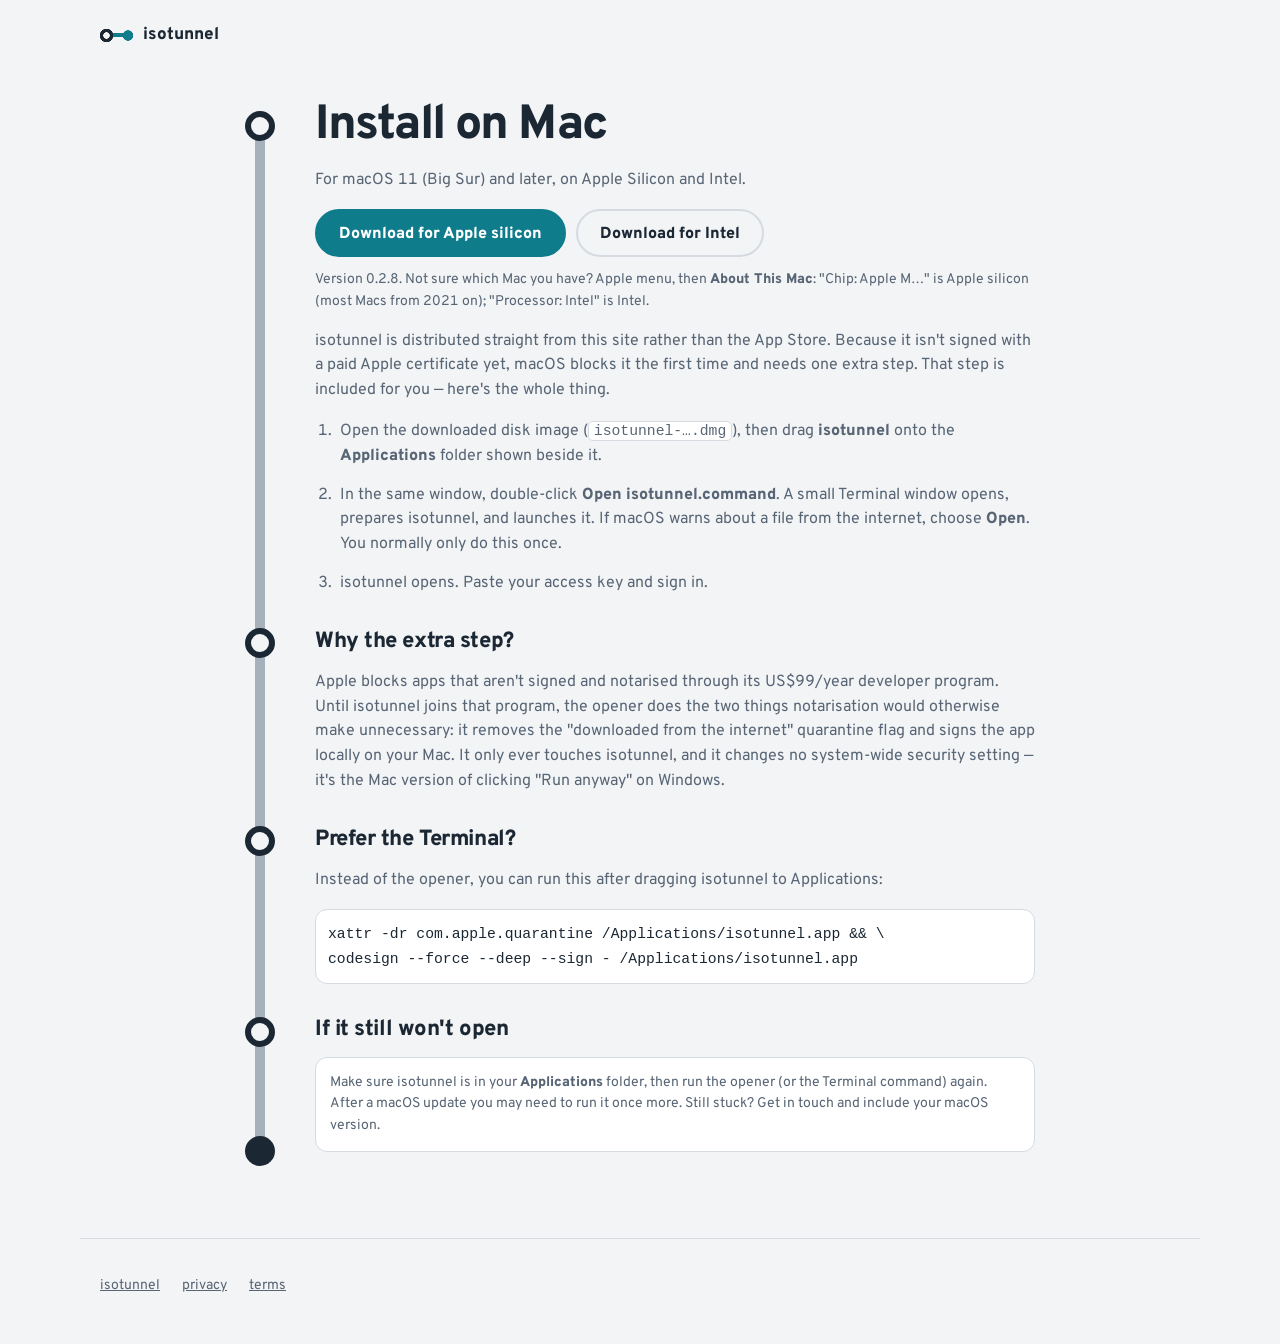
==== commit 2c6bc13d: "Release 0.2.8: the line refined in the app and on the site Installers and update bundles for Windows" ====
--- a/mac.html
+++ b/mac.html
@@ -32,10 +32,10 @@
   <p class="dim">For macOS 11 (Big Sur) and later, on Apple Silicon and Intel.</p>
 
   <div class="row-btns" id="mac-download">
-    <a class="btn go" href="updates/0.2.7/isotunnel-0.2.7-apple-silicon.dmg" download>Download for Apple silicon</a>
-    <a class="btn quiet" href="updates/0.2.7/isotunnel-0.2.7-intel.dmg" download>Download for Intel</a>
+    <a class="btn go" href="updates/0.2.8/isotunnel-0.2.8-apple-silicon.dmg" download>Download for Apple silicon</a>
+    <a class="btn quiet" href="updates/0.2.8/isotunnel-0.2.8-intel.dmg" download>Download for Intel</a>
   </div>
-  <p class="note">Version 0.2.7. Not sure which Mac you have? Apple menu, then <b>About This Mac</b>: "Chip: Apple M…" is
+  <p class="note">Version 0.2.8. Not sure which Mac you have? Apple menu, then <b>About This Mac</b>: "Chip: Apple M…" is
   Apple silicon (most Macs from 2021 on); "Processor: Intel" is Intel.</p>
 
   <p>isotunnel is distributed straight from this site rather than the App Store. Because it isn't
--- a/styles.css
+++ b/styles.css
@@ -1,5 +1,5 @@
 /* isotunnel website: "the route". The page is one line, the same line the app draws: every section is a stop on
-   it, and the line changes colour between stops the way the app's line changes with the way in.
+   it. The line itself is neutral: in the app a colour means a way in, and only the ways in are coloured here.
    - Same system as the app (src/styles.css): Overpass, the line colours, stations with a ring, a filled end.
    - Plain section names (the stops), real copy, no gradients, no stock icons.
    - Dark by default where the system is dark; the visitor can switch (the moon/sun button).
@@ -17,7 +17,7 @@
   --bg: #F2F4F6; --surface: #FFFFFF; --rule: #D5DBE1; --text: #1B2733; --dim: #586575; --station: #F2F4F6;
   --link: #0B6672; --bad: #B42318;
   --line-443: #0F7C8C; --line-8443: #D9A21B; --line-cdn: #E8731A; --line-hy: #C2255C; --line-auto: #6A4FD0;
-  --on-line: #FFFFFF;
+  --on-line: #FFFFFF; --dash: #A7B1BC;
   --border: var(--rule); --radius: 12px;
   --font: Overpass, "Segoe UI", system-ui, sans-serif;
   --wrap: 1120px;
@@ -31,7 +31,7 @@
     --bg: #151B21; --surface: #1E262F; --rule: #36424F; --text: #E8ECF0; --dim: #9AA6B2; --station: #151B21;
     --link: #3FBFCE; --bad: #FF8A7A;
     --line-443: #1FA0B0; --line-8443: #E0B23A; --line-cdn: #F08A3C; --line-hy: #F06595; --line-auto: #9C86F2;
-    --on-line: #0E1418;
+    --on-line: #0E1418; --dash: #55636F;
     color-scheme: dark;
   }
 }
@@ -39,7 +39,7 @@
   --bg: #151B21; --surface: #1E262F; --rule: #36424F; --text: #E8ECF0; --dim: #9AA6B2; --station: #151B21;
   --link: #3FBFCE; --bad: #FF8A7A;
   --line-443: #1FA0B0; --line-8443: #E0B23A; --line-cdn: #F08A3C; --line-hy: #F06595; --line-auto: #9C86F2;
-  --on-line: #0E1418;
+  --on-line: #0E1418; --dash: #55636F;
   color-scheme: dark;
 }
 
@@ -90,7 +90,7 @@
    colours meet inside a station (as in the app) instead of stopping short of it. The next stretch is later
    in the page, so it paints over this one's tail. */
 .seg {
-  flex: 1; width: var(--rail); border-radius: calc(var(--rail) / 2); background: var(--c, var(--line-443));
+  flex: 1; width: var(--rail); border-radius: calc(var(--rail) / 2); background: var(--dash);
   position: relative; z-index: 0;
   margin-top: calc(var(--rail-w) / -2);
   margin-bottom: calc(-1 * var(--mark-top) - var(--cap-h) / 2);
@@ -108,6 +108,21 @@
 h2 { font-size: clamp(28px, 3.4vw, 40px); line-height: 1.1; max-width: 18em; }
 h3 { font-size: 22px; line-height: 1.2; }
 .body p { margin: 0; max-width: 40em; }
+.hero { display: grid; grid-template-columns: minmax(0, 1fr); gap: 40px; }
+.hero-text { min-width: 0; display: flex; flex-direction: column; gap: 24px; }
+.app-shot { margin: 0; width: min(100%, 300px); }
+.app-shot img { display: block; width: 100%; height: auto; border-radius: 12px; box-shadow: 0 0 0 1px var(--rule); }
+.shot-dark { display: none !important; }
+@media (prefers-color-scheme: dark) {
+  :root:not([data-theme="light"]) .shot-light { display: none !important; }
+  :root:not([data-theme="light"]) .shot-dark { display: block !important; }
+}
+:root[data-theme="dark"] .shot-light { display: none !important; }
+:root[data-theme="dark"] .shot-dark { display: block !important; }
+@media (min-width: 960px) {
+  .hero { grid-template-columns: minmax(0, 1fr) 300px; gap: 56px; align-items: start; }
+  .app-shot { margin-top: 28px; }
+}
 .lede { font-size: 19px; color: var(--dim); max-width: 36em; }
 
 /* ── buttons: the app's, round-ended ── */
@@ -127,7 +142,7 @@
 .row-btns { display: flex; flex-wrap: wrap; gap: 10px; align-items: center; }
 
 /* ── ways in: the app's way-in sheet, a swatch of each line beside its name ── */
-.ways { display: grid; grid-template-columns: repeat(auto-fill, minmax(320px, 1fr)); column-gap: 48px; margin: 0; padding: 0; list-style: none; border-top: 1px solid var(--rule); }
+.ways { display: grid; grid-template-columns: repeat(auto-fill, minmax(min(320px, 100%), 1fr)); column-gap: 48px; margin: 0; padding: 0; list-style: none; border-top: 1px solid var(--rule); }
 .way { display: grid; grid-template-columns: 8px minmax(0, 1fr); grid-template-rows: auto auto; column-gap: 16px; padding: 14px 0; border-bottom: 1px solid var(--rule); }
 .way .sw { grid-row: span 2; }
 .way strong { font-weight: 800; font-size: 17px; }
@@ -150,6 +165,8 @@
 .plan { flex: 1 1 340px; min-width: 0; background: var(--surface); border-radius: 18px; padding: 28px; display: flex; flex-direction: column; gap: 14px; }
 .price { font-size: 24px; font-weight: 800; letter-spacing: -0.01em; line-height: 1.25; }
 .download { flex: 1 1 340px; min-width: 0; display: flex; flex-direction: column; gap: 14px; padding-top: 4px; }
+.download .row-btns { gap: 8px; }
+.download .btn { padding-inline: 18px; }
 /* Test first, then buy: numbered stations, and Pay stays dim until the buyer says the test got through. */
 .step { display: flex; align-items: center; gap: 10px; font-weight: 700; font-size: 15px; }
 .step b { display: inline-grid; place-items: center; width: 26px; height: 26px; border-radius: 50%; border: 3px solid var(--line-443); font-size: 13px; line-height: 1; padding-top: 0.2em; /* Overpass digits sit ~1.3px high */ }
@@ -167,7 +184,9 @@
 }
 
 /* ── questions and details ── */
-.qa { display: grid; grid-template-columns: repeat(auto-fill, minmax(300px, 1fr)); gap: 28px 44px; }
+/* Questions flow down balanced columns, so a long answer doesn't leave holes beside the short ones. */
+.qa { columns: 3 280px; column-gap: 44px; }
+.qa > div { break-inside: avoid; margin-bottom: 28px; }
 .qa h3 { font-size: 18px; letter-spacing: 0; }
 .qa p { margin-top: 6px; color: var(--dim); }
 .facts-grid { display: grid; grid-template-columns: max-content minmax(0, 1fr); gap: 10px 28px; margin: 0; }
@@ -191,6 +210,22 @@
 .bottom { display: flex; flex-wrap: wrap; gap: 8px 22px; padding-block: 36px 48px; font-size: 14px; color: var(--dim); border-top: 1px solid var(--rule); }
 .bottom a { color: var(--dim); }
 .doc, .order { padding-block: 32px 72px; max-width: 760px; }
+.doc, .order {
+  --doc-gap: clamp(18px, 4vw, 40px);
+  position: relative; max-width: calc(760px + var(--rail-w) + var(--doc-gap));
+  padding-left: calc(var(--gutter) + var(--rail-w) + var(--doc-gap));
+}
+.doc::before, .order::before {
+  content: ""; position: absolute; left: calc(var(--gutter) + (var(--rail-w) - var(--rail)) / 2); top: 56px; bottom: 87px;
+  width: var(--rail); border-radius: calc(var(--rail) / 2); background: var(--dash);
+}
+.doc::after, .order::after { content: ""; position: absolute; left: var(--gutter); bottom: 72px; width: var(--rail-w); height: var(--rail-w); border-radius: 50%; background: var(--text); }
+.doc h1::before, .doc h2::before, .order-title::before {
+  content: ""; position: absolute; left: var(--gutter); width: var(--rail-w); height: var(--rail-w); box-sizing: border-box;
+  border-radius: 50%; border: var(--ring) solid var(--text); background: var(--station); z-index: 1;
+}
+.doc h1::before, .order-title::before { margin-top: calc((1em - var(--rail-w)) / 2); }
+.doc h2::before { margin-top: calc((1.2em - var(--rail-w)) / 2); }
 .doc h1, .order-title { font-size: clamp(32px, 5vw, 48px); margin-bottom: 18px; }
 .doc h2 { font-size: 22px; margin: 34px 0 10px; }
 .doc p, .doc li { color: var(--dim); }
@@ -208,7 +243,9 @@
 @media (max-width: 640px) {
   :root { --rail-w: 22px; --rail: 8px; --ring: 5px; --cap-h: 40px; }
   .body { padding-bottom: 72px; }
-  .top nav { margin-left: 0; width: 100%; }
+  .top-inner { flex-wrap: nowrap; }
+  .top nav { margin-left: auto; flex-wrap: nowrap; gap: 16px; }
+  .top nav a:not(.keep) { display: none; }
 }
 /* ── motion: the page glides to a stop, the station you arrive at pulses once, and each stretch of line
    draws down as you scroll to it (where the browser supports scroll-linked animation) ── */
